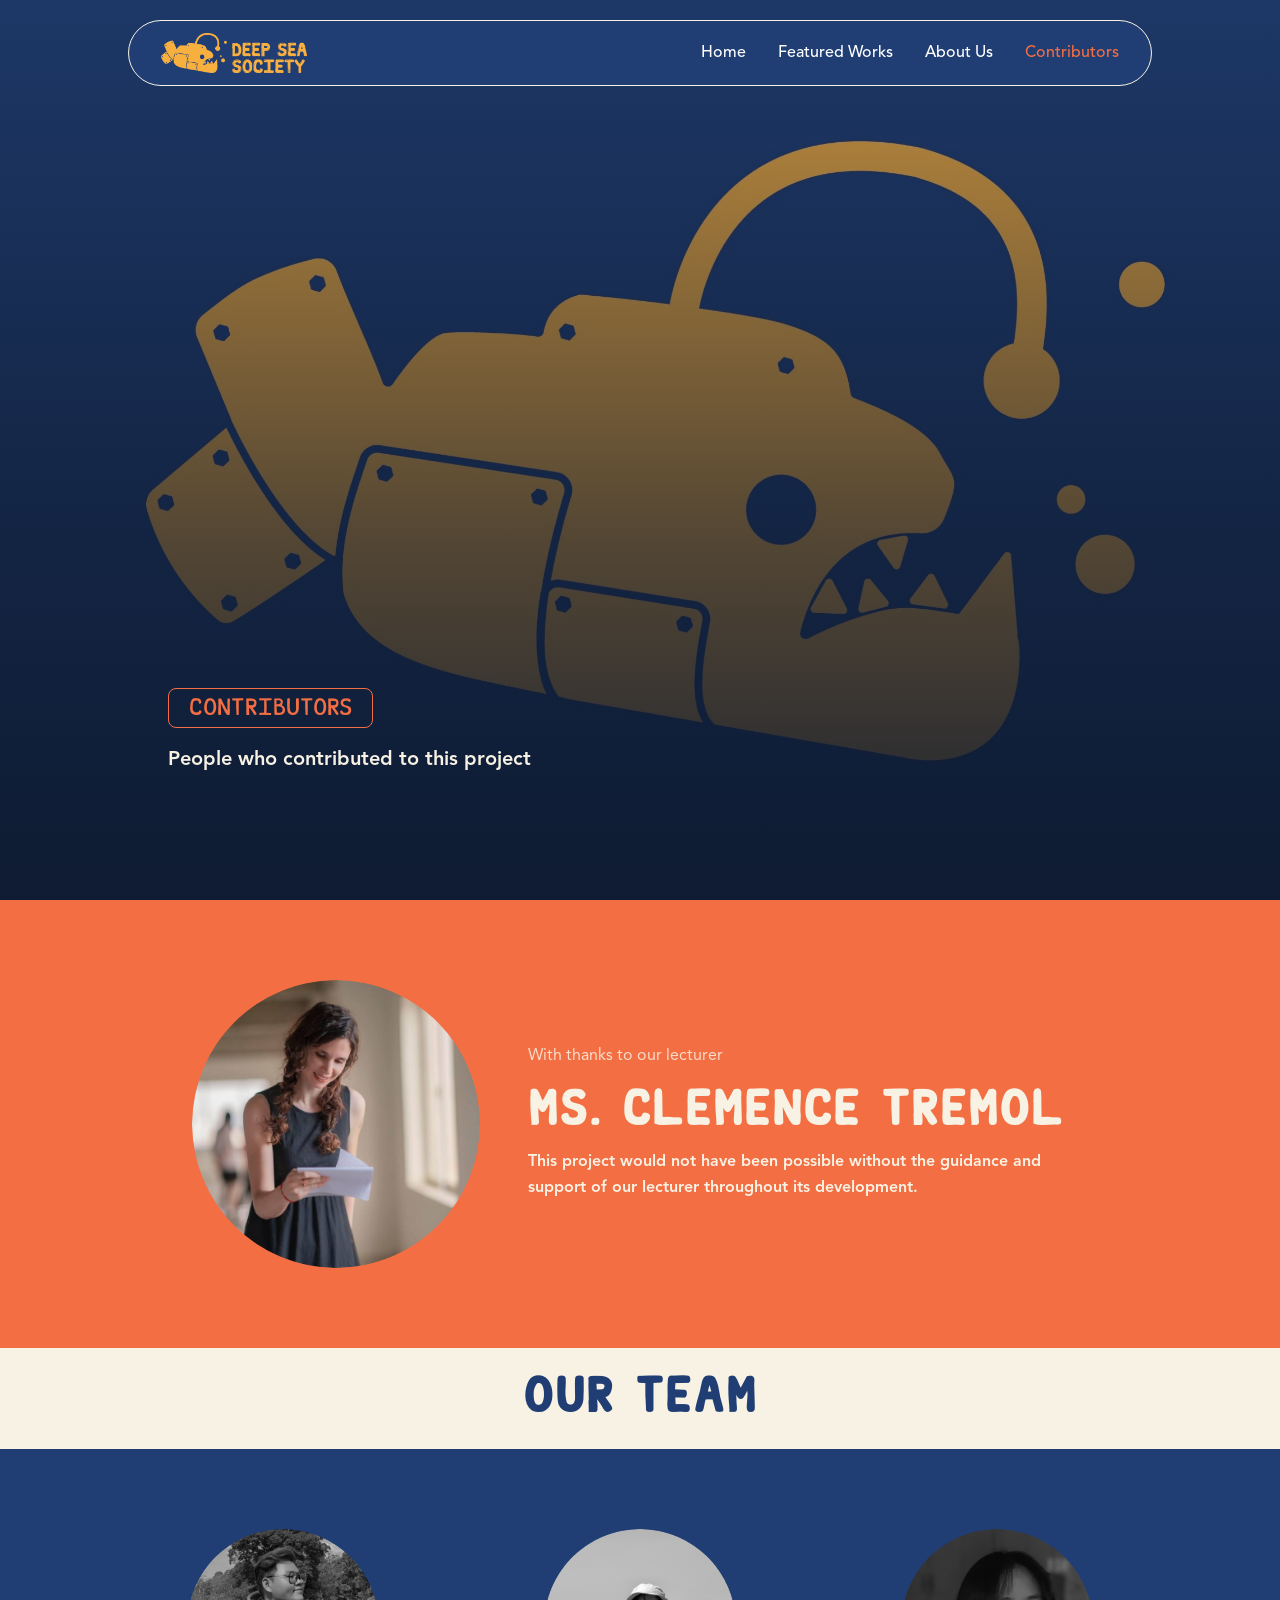
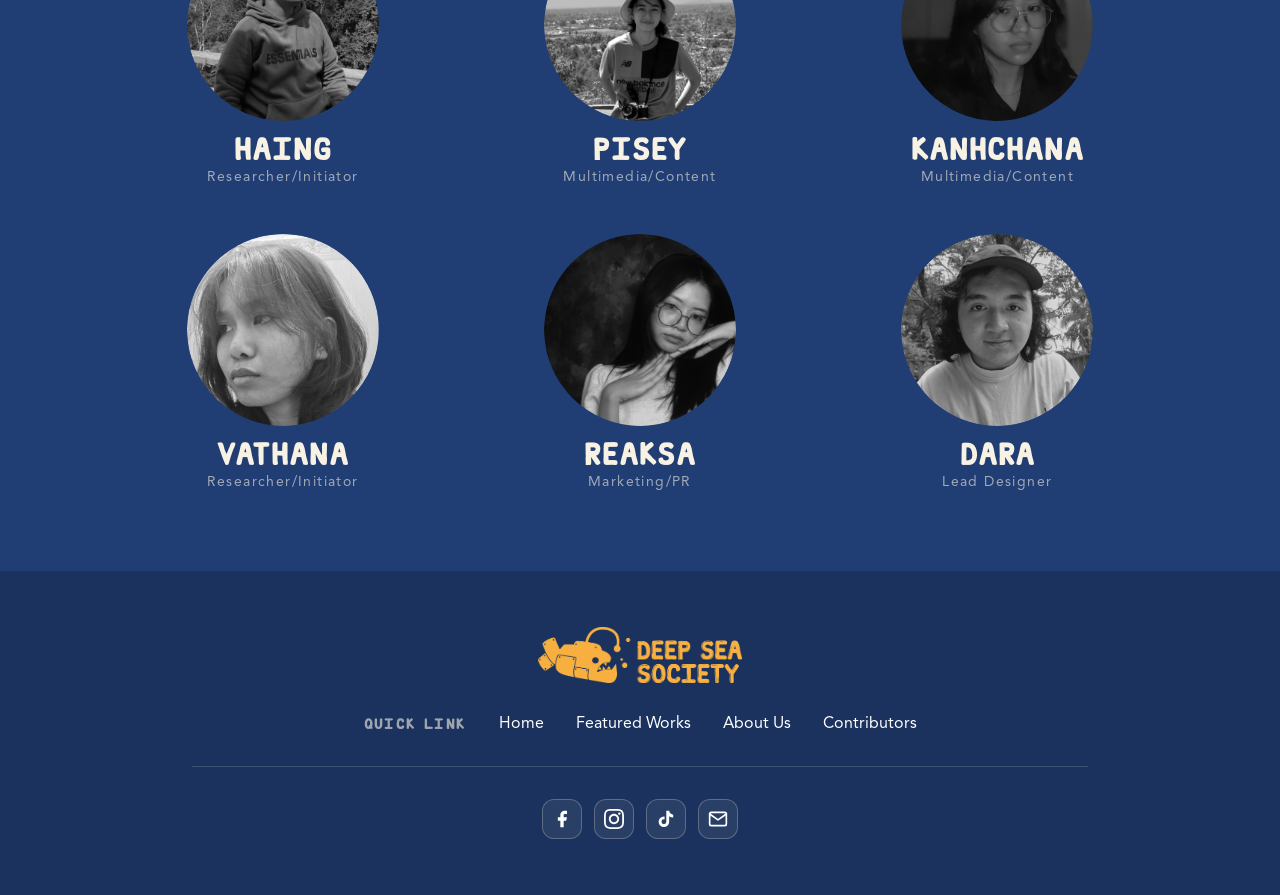
==== contributors.html @ 9a3e505c "first commit" ====
<!DOCTYPE html>
<html lang="en">
<head>
<meta charset="UTF-8" />
<meta name="viewport" content="width=device-width, initial-scale=1.0" />
<title>Contributors — Deep Sea Society</title>
<meta name="description" content="Deep Sea Society: observing the co-existence of marine and human life." />
<link rel="stylesheet" href="style.css" />
</head>
<body>

<div class="page-body">

  <header class="navbar">
    <nav class="navbar__inner">
      <a href="index.html" class="navbar__logo">
        <img src="assets/logo.png" alt="Deep Sea Society" />
      </a>
      <div class="navbar__links">
        <a href="index.html" class="navbar__link">Home</a>
        <a href="featured-works.html" class="navbar__link">Featured Works</a>
        <a href="about.html" class="navbar__link">About Us</a>
        <a href="contributors.html" class="navbar__link navbar__link--active">Contributors</a>
        </div>
      <button id="hamburger-btn" class="navbar__hamburger" onclick="toggleMobileMenu()" aria-label="Toggle menu">
        <svg class="icon-menu" xmlns="http://www.w3.org/2000/svg" width="22" height="22" viewBox="0 0 24 24" fill="none" stroke="currentColor" stroke-width="2" stroke-linecap="round" stroke-linejoin="round"><line x1="4" y1="12" x2="20" y2="12"/><line x1="4" y1="6" x2="20" y2="6"/><line x1="4" y1="18" x2="20" y2="18"/></svg>
        <svg class="icon-close" xmlns="http://www.w3.org/2000/svg" width="22" height="22" viewBox="0 0 24 24" fill="none" stroke="currentColor" stroke-width="2" stroke-linecap="round" stroke-linejoin="round"><line x1="18" y1="6" x2="6" y2="18"/><line x1="6" y1="6" x2="18" y2="18"/></svg>
      </button>
    </nav>
    <div id="mobile-menu" class="mobile-menu">
      <a href="index.html" class="mobile-menu__link">Home</a>
      <a href="featured-works.html" class="mobile-menu__link">Featured Works</a>
      <a href="about.html" class="mobile-menu__link">About Us</a>
      <a href="contributors.html" class="mobile-menu__link mobile-menu__link--active">Contributors</a>
      </div>
  </header>

<main>
      <section class="hero">
        <img src="assets/contributors-hero.png" alt="Contributors" class="hero__image" />
        <div class="hero__overlay"></div>
        <div class="hero__content">
          <div class="hero__inner">
            <div class="hero__badge">Contributors</div>
            <p class="hero__text">People who contributed to this project</p>
          </div>
        </div>
      </section>

      <section class="section section--coral">
        <div class="container lecturer-section">
          <div class="lecturer-section__photo">
            <img src="assets/lecturer.png" alt="Lecturer" />
          </div>
          <div class="lecturer-section__text">
            <p class="lecturer-section__eyebrow">With thanks to our lecturer</p><br>
            <h2 class="lecturer-section__name">MS. CLemence Tremol</h2>
            <p class="lecturer-section__body">This project would not have been possible without the guidance and support of our lecturer throughout its development.</p>
          </div>
        </div>
      </section>

      <section class="section section--cream text-center" style="padding-top:1.75rem; padding-bottom:1.75rem;">
        <div class="container--narrow-inner">
          <h2 class="team-heading">OUR TEAM</h2>
        </div>
      </section>

      <section class="section section--navy">
        <div class="team-grid">
          <div class="team-member">
            <div class="team-member__photo"><img src="assets/member1.png" alt="Haing" /></div>
            <div><h3 class="team-member__name">HAING</h3><p class="team-member__role">Researcher/Initiator</p></div>
          </div>
          
          <div class="team-member">
            <div class="team-member__photo"><img src="assets/member2.png" alt="Pisey" /></div>
            <div><h3 class="team-member__name">PISEY</h3><p class="team-member__role">Multimedia/Content</p></div>
          </div>
          <div class="team-member">
            <div class="team-member__photo"><img src="assets/member3.png" alt="Kanhchana" /></div>
            <div><h3 class="team-member__name">KANHCHANA</h3><p class="team-member__role">Multimedia/Content</p></div>
          </div>
          <div class="team-member">
            <div class="team-member__photo"><img src="assets/member4.png" alt="Vathana" /></div>
            <div><h3 class="team-member__name">VATHANA</h3><p class="team-member__role">Researcher/Initiator</p></div>
          </div>
          <div class="team-member">
            <div class="team-member__photo"><img src="assets/member5.png" alt="Reaksa" /></div>
            <div><h3 class="team-member__name">REAKSA</h3><p class="team-member__role">Marketing/PR</p></div>
          </div>
          <div class="team-member">
            <div class="team-member__photo"><img src="assets/member6.png" alt="Dara" /></div>
            <div><h3 class="team-member__name">DARA</h3><p class="team-member__role">Lead Designer</p></div>
          </div>
        </div>
      </section>
    </main>

  <footer class="site-footer">
    <div class="site-footer__inner">
      <a href="index.html" class="site-footer__logo">
        <img src="assets/logo.png" alt="Deep Sea Society" />
      </a>
      <div class="site-footer__links">
        <span class="site-footer__label">Quick Link</span>
        <a href="index.html" class="site-footer__link">Home</a>
        <a href="featured-works.html" class="site-footer__link">Featured Works</a>
        <a href="about.html" class="site-footer__link">About Us</a>
        <a href="contributors.html" class="site-footer__link">Contributors</a>
      </div>
      <div class="site-footer__divider"></div>
      <div class="site-footer__social-row">
        <div class="site-footer__social-icons">
          <a href="https://web.facebook.com/people/Deep-Sea-Society/61587917093659/" target="_blank" rel="noopener noreferrer" aria-label="Facebook" class="social-icon">
            <svg viewBox="0 0 24 24" fill="currentColor"><path d="M18 2h-3a5 5 0 0 0-5 5v3H7v4h3v8h4v-8h3l1-4h-4V7a1 1 0 0 1 1-1h3z"/></svg>
          </a>
          <a href="https://www.instagram.com/deepsea.society/" target="_blank" rel="noopener noreferrer" aria-label="Instagram" class="social-icon">
            <svg viewBox="0 0 24 24" fill="currentColor"><path d="M12 2.163c3.204 0 3.584.012 4.85.07 3.252.148 4.771 1.691 4.919 4.919.058 1.265.069 1.645.069 4.849 0 3.205-.012 3.584-.069 4.849-.149 3.225-1.664 4.771-4.919 4.919-1.266.058-1.644.07-4.85.07-3.204 0-3.584-.012-4.849-.07-3.26-.149-4.771-1.699-4.919-4.92-.058-1.265-.07-1.644-.07-4.849 0-3.204.013-3.583.07-4.849.149-3.227 1.664-4.771 4.919-4.919 1.266-.057 1.645-.069 4.849-.069zm0-2.163c-3.259 0-3.667.014-4.947.072-4.358.2-6.78 2.618-6.98 6.98-.059 1.281-.073 1.689-.073 4.948 0 3.259.014 3.668.072 4.948.2 4.358 2.618 6.78 6.98 6.98 1.281.058 1.689.072 4.948.072 3.259 0 3.668-.014 4.948-.072 4.354-.2 6.782-2.618 6.979-6.98.059-1.28.073-1.689.073-4.948 0-3.259-.014-3.667-.072-4.947-.196-4.354-2.617-6.78-6.979-6.98-1.281-.059-1.69-.073-4.949-.073zm0 5.838c-3.403 0-6.162 2.759-6.162 6.162s2.759 6.163 6.162 6.163 6.162-2.759 6.162-6.163c0-3.403-2.759-6.162-6.162-6.162zm0 10.162c-2.209 0-4-1.79-4-4 0-2.209 1.791-4 4-4s4 1.791 4 4c0 2.21-1.791 4-4 4zm6.406-11.845c-.796 0-1.441.645-1.441 1.44s.645 1.44 1.441 1.44c.795 0 1.439-.645 1.439-1.44s-.644-1.44-1.439-1.44z"/></svg>
          </a>
          <a href="https://www.tiktok.com/@deepsea.exh" target="_blank" rel="noopener noreferrer" aria-label="TikTok" class="social-icon">
            <svg viewBox="0 0 24 24" fill="currentColor"><path d="M19.59 6.69a4.83 4.83 0 0 1-3.77-4.25V2h-3.45v13.67a2.89 2.89 0 0 1-2.88 2.5 2.89 2.89 0 0 1-2.89-2.89 2.89 2.89 0 0 1 2.89-2.89c.28 0 .54.04.79.1V9.01a6.33 6.33 0 0 0-.79-.05 6.34 6.34 0 0 0-6.34 6.34 6.34 6.34 0 0 0 6.34 6.34 6.34 6.34 0 0 0 6.33-6.34V8.69a8.27 8.27 0 0 0 4.84 1.56V6.8a4.85 4.85 0 0 1-1.07-.11z"/></svg>
          </a>
          <a href="mailto:deepseasociety14@gmail.com" aria-label="Email" class="social-icon">
            <svg xmlns="http://www.w3.org/2000/svg" width="17" height="17" viewBox="0 0 24 24" fill="none" stroke="currentColor" stroke-width="2" stroke-linecap="round" stroke-linejoin="round"><path d="M4 4h16c1.1 0 2 .9 2 2v12c0 1.1-.9 2-2 2H4c-1.1 0-2-.9-2-2V6c0-1.1.9-2 2-2z"/><polyline points="22,6 12,13 2,6"/></svg>
          </a>
        </div>
      </div>
    </div>
  </footer>

</div>

<script src="script.js"></script>
</body>
</html>
---- style.css ----
/*Local fonts: Rocky (headings) + Avenir LT Pro (body) */
@font-face {
  font-family: 'Rocky';
  src: url('fonts/rocky/Rocky.woff2') format('woff2'),
       url('fonts/rocky/Rocky.woff') format('woff');
  font-weight: 400;
  font-style: normal;
  font-display: swap;
}
@font-face {
  font-family: 'Rocky';
  src: url('fonts/rocky/Rocky-Bold.woff2') format('woff2'),
       url('fonts/rocky/Rocky-Bold.woff') format('woff');
  font-weight: 700;
  font-style: normal;
  font-display: swap;
}
@font-face {
  font-family: 'Rocky Fanciful';
  src: url('fonts/rocky/Rocky-FancifulBold.woff2') format('woff2'),
       url('fonts/rocky/Rocky-FancifulBold.woff') format('woff');
  font-weight: 700;
  font-style: normal;
  font-display: swap;
}
@font-face {
  font-family: 'Avenir LT Pro';
  src: url('fonts/avenir/AvenirLTProRoman.woff2') format('woff2'),
       url('fonts/avenir/AvenirLTProRoman.woff') format('woff');
  font-weight: 400;
  font-style: normal;
  font-display: swap;
}
@font-face {
  font-family: 'Avenir LT Pro';
  src: url('fonts/avenir/AvenirLTProOblique.woff2') format('woff2'),
       url('fonts/avenir/AvenirLTProOblique.woff') format('woff');
  font-weight: 400;
  font-style: italic;
  font-display: swap;
}
@font-face {
  font-family: 'Avenir LT Pro';
  src: url('fonts/avenir/AvenirLTProMedium.woff2') format('woff2'),
       url('fonts/avenir/AvenirLTProMedium.woff') format('woff');
  font-weight: 500;
  font-style: normal;
  font-display: swap;
}
@font-face {
  font-family: 'Avenir LT Pro';
  src: url('fonts/avenir/AvenirLTProHeavy.woff2') format('woff2'),
       url('fonts/avenir/AvenirLTProHeavy.woff') format('woff');
  font-weight: 700;
  font-style: normal;
  font-display: swap;
}

/* Design tokens */
:root {
  --navy: #203e74;
  --dark-navy: #1a325d;
  --coral: #f36e43;
  --cream: #f8f2e4;
  --off-white: #ebe6e6;

  --font-heading: 'Rocky', serif;
  --font-body: 'Avenir LT Pro', sans-serif;

  --hero-overlay: linear-gradient(to top, rgba(13,25,46,0.95) 0%, rgba(13,25,46,0.7) 40%, rgba(13,25,46,0.2) 100%);
}

/* Reset & base */
* {
  box-sizing: border-box;
}
html {
  scroll-behavior: smooth;
}
body {
  margin: 0;
  font-family: var(--font-body);
  background-color: var(--navy);
}
img {
  max-width: 100%;
  display: block;
}
a {
  text-decoration: none;
}
button {
  font: inherit;
  border: none;
  background: none;
  cursor: pointer;
  padding: 0;
}

.page-body {
  min-height: 100vh;
  width: 100%;
  display: flex;
  flex-direction: column;
  background-color: var(--navy);
}

/* Simple page router: only the active page is shown (single-page version only) */
.page {
  display: none;
}
.page.active {
  display: block;
}

/* Buttons */
.btn-cta {
  display: inline-block;
  padding: 0.75rem 1.5rem;
  border-radius: 1rem;
  font-size: 1rem;
  font-weight: 500;
  background-color: var(--coral);
  color: var(--cream);
  transition: filter 0.2s ease, transform 0.2s ease;
  cursor: pointer;
}
.btn-cta:hover {
  filter: brightness(1.1);
  transform: scale(1.05);
}
.btn-cta:active {
  transform: scale(0.95);
}
@media (min-width: 640px) {
  .btn-cta { padding: 0.75rem 2rem; font-size: 1.125rem; }
}

/*Navbar*/
.navbar {
  position: fixed;
  top: 0; left: 0; right: 0;
  z-index: 50;
  display: flex;
  justify-content: center;
  padding: 0.75rem 0.75rem 0.5rem;
}
@media (min-width: 640px) {
  .navbar { padding: 1.25rem 1rem 0.5rem; }
}
.navbar__inner {
  width: 100%;
  max-width: 64rem;
  display: flex;
  align-items: center;
  justify-content: space-between;
  padding: 0.625rem 1rem;
  border-radius: 9999px;
  border: 1px solid var(--cream);
  background-color: var(--navy);
}
@media (min-width: 640px) {
  .navbar__inner { padding: 0.75rem 1.5rem; }
}
@media (min-width: 768px) {
  .navbar__inner { padding: 0.75rem 2rem; }
}
.navbar__logo {
  flex-shrink: 0;
}
.navbar__logo img {
  height: 1.75rem;
  width: auto;
  object-fit: contain;
}
@media (min-width: 640px) {
  .navbar__logo img { height: 2.25rem; }
}
@media (min-width: 768px) {
  .navbar__logo img { height: 2.5rem; }
}
.navbar__links {
  display: none;
  align-items: center;
  gap: 1.25rem;
}
@media (min-width: 768px) {
  .navbar__links { display: flex; }
}
@media (min-width: 1024px) {
  .navbar__links { gap: 2rem; }
}
.navbar__link {
  font-size: 0.875rem;
  font-weight: 500;
  color: white;
  transition: opacity 0.2s ease, transform 0.2s ease;
}
.navbar__link:hover {
  opacity: 0.9;
  transform: scale(1.1);
}
.navbar__link--active {
  color: var(--coral);
}
@media (min-width: 1024px) {
  .navbar__link { font-size: 1rem; }
}
.navbar__hamburger {
  color: white;
  padding: 0.25rem;
}
.navbar__hamburger .icon-close {
  display: none;
}
.navbar__hamburger.open .icon-menu {
  display: none;
}
.navbar__hamburger.open .icon-close {
  display: block;
}
@media (min-width: 768px) {
  .navbar__hamburger { display: none; }
}

.mobile-menu {
  display: none;
  position: absolute;
  top: 100%;
  left: 0.75rem;
  right: 0.75rem;
  margin-top: 0.375rem;
  border-radius: 1rem;
  border: 1px solid var(--cream);
  background-color: var(--navy);
  overflow: hidden;
}
.mobile-menu.open {
  display: block;
}
@media (min-width: 768px) {
  .mobile-menu { display: none !important; }
}
.mobile-menu__link {
  display: block;
  width: 100%;
  text-align: left;
  padding: 0.875rem 1.25rem;
  font-size: 0.875rem;
  font-weight: 500;
  color: white;
  border-bottom: 1px solid rgba(248,242,228,0.15);
  transition: opacity 0.2s ease;
}
.mobile-menu__link:last-child {
  border-bottom: none;
}
.mobile-menu__link:hover {
  opacity: 0.75;
}
.mobile-menu__link--active {
  color: var(--coral);
}

/*Hero section (every page)*/
.hero {
  position: relative;
  width: 100%;
  min-height: 75vw;
  display: flex;
  align-items: flex-end;
  overflow: hidden;
}
@media (min-width: 640px) {
  .hero { min-height: 65vh; }
}
@media (min-width: 768px) {
  .hero { min-height: 100vh; }
}
.hero__image {
  position: absolute;
  inset: 0;
  width: 100%;
  height: 100%;
  object-fit: cover;
  object-position: center;
}
.hero__overlay {
  position: absolute;
  inset: 0;
  background: var(--hero-overlay);
}
.hero__content {
  position: relative;
  z-index: 10;
  width: 100%;
  max-width: 64rem;
  margin: 0 auto;
  padding: 0 1.25rem 2.5rem;
}
@media (min-width: 640px) {
  .hero__content { padding: 0 2rem 4rem; }
}
@media (min-width: 768px) {
  .hero__content { padding: 0 2.5rem 6rem; }
}
.hero__inner {
  max-width: 32rem;
}
@media (min-width: 640px) {
  .hero__inner { max-width: 36rem; }
}
.hero__title {
  font-family: var(--font-heading);
  font-weight: 700;
  font-size: 2.25rem;
  margin: 0 0 1rem;
  line-height: 1.2;
  color: var(--cream);
}
@media (min-width: 640px) { .hero__title { font-size: 3rem; } }
@media (min-width: 768px) { .hero__title { font-size: 3.75rem; } }
@media (min-width: 1024px) { .hero__title { font-size: 4.5rem; } }

.hero__text {
  font-size: 0.875rem;
  line-height: 1.6;
  margin: 0 0 1.75rem;
  color: var(--cream);
  font-weight: 700;
}
@media (min-width: 640px) { .hero__text { font-size: 1rem; } }
@media (min-width: 768px) { .hero__text { font-size: 1.125rem; } }
@media (min-width: 1024px) { .hero__text { font-size: 1.25rem; } }

.hero__badge {
  display: inline-block;
  font-family: var(--font-heading);
  padding: 0.375rem 1rem;
  border-radius: 0.5rem;
  border: 1px solid var(--coral);
  color: var(--coral);
  margin-bottom: 1rem;
  font-size: 1.25rem;
}
@media (min-width: 640px) {
  .hero__badge { padding: 0.5rem 1.25rem; font-size: 1.5rem; }
}

/*section wrapper*/
.section {
  width: 100%;
  padding: 3rem 1.25rem;
}
@media (min-width: 640px) { .section { padding: 4rem 2rem; } }
@media (min-width: 1024px) { .section { padding: 5rem 2rem; } }

.section--cream    { background-color: var(--cream); }
.section--navy     { background-color: var(--navy); }
.section--dark-navy{ background-color: var(--dark-navy); }
.section--coral    { background-color: var(--coral); }

.container {
  max-width: 56rem;
  margin: 0 auto;
}
.container--wide {
  max-width: 72rem;
  margin: 0 auto;
}
.container--narrow-inner {
  max-width: 64rem;
  margin: 0 auto;
}

.heading-lg {
  font-family: var(--font-heading);
  font-weight: 700;
  font-size: 1.5rem;
  line-height: 1.35;
  margin: 0 0 1.25rem;
}
@media (min-width: 640px) { .heading-lg { font-size: 1.875rem; margin-bottom: 1.5rem; } }
@media (min-width: 768px) { .heading-lg { font-size: 2.25rem; } }
@media (min-width: 1024px) { .heading-lg { font-size: 3rem; } }

.body-text {
  font-size: 1rem;
  line-height: 1.6;
  font-weight: 700;
  margin: 0 0 1.75rem;
}
@media (min-width: 640px) { .body-text { font-size: 1.125rem; margin-bottom: 2rem; } }
@media (min-width: 768px) { .body-text { font-size: 1.25rem; } }

.text-center { text-align: center; }

/*Home page*/
.quote-banner {
  width: 100%;
  padding: 3.5rem 1.25rem;
  background-color: var(--coral);
}
@media (min-width: 640px) { .quote-banner { padding: 5rem 2rem; } }

.quote-banner__text {
  font-family: var(--font-heading);
  color: var(--cream);
  font-size: 1.25rem;
  line-height: 1.6;
  margin: 0 0 1rem;
}
@media (min-width: 640px) { .quote-banner__text { font-size: 1.5rem; } }
@media (min-width: 768px) { .quote-banner__text { font-size: 1.875rem; } }
@media (min-width: 1024px) { .quote-banner__text { font-size: 2.25rem; } }

.quote-banner__attribution {
  font-family: var(--font-body);
  color: var(--cream);
  font-size: 1rem;
}
@media (min-width: 640px) { .quote-banner__attribution { font-size: 1.125rem; } }
@media (min-width: 768px) { .quote-banner__attribution { font-size: 1.25rem; } }

/*About Page*/
.purpose-section {
  position: relative;
  width: 100%;
  overflow: hidden;
}
.purpose-section__bg-wrap {
  position: absolute;
  inset: 0;
}
.purpose-section__bg-wrap img {
  width: 100%;
  height: 100%;
  object-fit: cover;
}
.purpose-section__scrim {
  position: absolute;
  inset: 0;
  background-color: rgba(13,25,46,0.55);
}
.purpose-section__content {
  position: relative;
  z-index: 10;
  width: 100%;
  padding: 3rem 1.25rem;
}
@media (min-width: 640px) { .purpose-section__content { padding: 4rem 2rem; } }
@media (min-width: 1024px) { .purpose-section__content { padding: 5rem 2rem; } }

.purpose-grid {
  max-width: 64rem;
  margin: 0 auto;
  display: grid;
  grid-template-columns: 1fr;
  gap: 1.25rem;
}
@media (min-width: 768px) {
  .purpose-grid { grid-template-columns: 1fr 1fr; gap: 1.5rem; }
}

.purpose-card {
  border-radius: 1rem;
  padding: 1.5rem;
  background-color: rgba(243,110,67,0.6);
  backdrop-filter: blur(6px);
}
@media (min-width: 640px) { .purpose-card { padding: 2rem; } }
@media (min-width: 768px) { .purpose-card { padding: 2.5rem; } }

.purpose-card__title {
  font-family: var(--font-heading);
  font-weight: 700;
  color: var(--cream);
  font-size: 1.5rem;
  margin: 0 0 0.75rem;
}
@media (min-width: 640px) { .purpose-card__title { font-size: 1.875rem; margin-bottom: 1rem; } }
@media (min-width: 768px) { .purpose-card__title { font-size: 2.25rem; } }

.purpose-card__text {
  color: var(--cream);
  font-weight: 700;
  font-size: 0.875rem;
  line-height: 1.6;
  margin: 0;
}
@media (min-width: 640px) { .purpose-card__text { font-size: 1rem; } }
@media (min-width: 768px) { .purpose-card__text { font-size: 1.125rem; } }

/*Featured Works page*/
.welcome-banner {
  width: 100%;
  padding: 2.5rem 1.25rem;
  background-color: var(--coral);
}
@media (min-width: 640px) { .welcome-banner { padding: 3rem 2rem; } }
@media (min-width: 768px) { .welcome-banner { padding: 3.5rem 2rem; } }

.welcome-banner__text {
  font-family: var(--font-heading);
  color: var(--cream);
  font-size: 1rem;
  line-height: 1.6;
  margin: 0;
}
@media (min-width: 640px) { .welcome-banner__text { font-size: 1.125rem; } }
@media (min-width: 768px) { .welcome-banner__text { font-size: 1.25rem; } }
@media (min-width: 1024px) { .welcome-banner__text { font-size: 1.5rem; } }

.exhibition-intro {
  display: flex;
  flex-direction: column;
  gap: 2rem;
  align-items: flex-start;
  margin-bottom: 2.5rem;
}
@media (min-width: 1024px) {
  .exhibition-intro { flex-direction: row; gap: 3rem; margin-bottom: 3rem; }
}
.exhibition-intro__text {
  flex: 1;
}
.exhibition-intro__image {
  width: 100%;
  border-radius: 1rem;
  overflow: hidden;
  aspect-ratio: 4 / 3;
}
@media (min-width: 1024px) {
  .exhibition-intro__image { width: 45%; }
}

.card-grid {
  display: grid;
  grid-template-columns: 1fr;
  gap: 1.25rem;
}
@media (min-width: 640px) {
  .card-grid { grid-template-columns: 1fr 1fr; gap: 1.5rem; }
}

.card {
  border-radius: 0.75rem;
  padding: 1.25rem;
  border: 0.5px solid var(--navy);
  background-color: var(--off-white);
  transition: transform 0.25s ease, box-shadow 0.25s ease;
}
.card:hover {
  transform: translateY(-4px);
  box-shadow: 0 12px 28px rgba(0,0,0,0.18);
}
@media (min-width: 640px) { .card { padding: 1.5rem; } }

.card--dark {
  border-color: rgba(235,230,230,0.3);
  background-color: var(--dark-navy);
}

.card--centered {
  display: flex;
  flex-direction: column;
  justify-content: center;
  min-height: 10rem;
}

.card__title {
  font-family: var(--font-heading);
  color: var(--coral);
  font-size: 1.25rem;
  margin: 0 0 0.5rem;
}
@media (min-width: 640px) { .card__title { font-size: 1.5rem; } }
@media (min-width: 768px) { .card__title { font-size: 1.875rem; } }

.card__text {
  color: var(--navy);
  font-size: 0.875rem;
  margin: 0 0 1rem;
}
@media (min-width: 640px) { .card__text { font-size: 1rem; } }

.card--dark .card__title { color: var(--coral); }
.card--dark .card__text { color: var(--cream); opacity: 0.75; }

.showcase-grid {
  display: grid;
  grid-template-columns: 1fr 1fr;
  gap: 0.5rem;
}
@media (min-width: 640px) {
  .showcase-grid { grid-template-columns: repeat(4, 1fr); }
}
.showcase-grid .hover-zoom-wrap {
  aspect-ratio: 1 / 1;
  border-radius: 0.5rem;
}

.doc-intro {
  display: flex;
  flex-direction: column;
  gap: 2rem;
  align-items: flex-start;
  margin-bottom: 2.5rem;
}
@media (min-width: 1024px) {
  .doc-intro { flex-direction: row; gap: 3rem; margin-bottom: 3rem; }
}
.doc-intro__image {
  width: 100%;
  border-radius: 1rem;
  overflow: hidden;
}
@media (min-width: 1024px) {
  .doc-intro__image { width: 40%; }
}
.doc-intro__text {
  flex: 1;
  display: flex;
  flex-direction: column;
  justify-content: center;
}
.doc-intro__title {
  font-family: var(--font-heading);
  font-weight: 700;
  color: var(--cream);
  font-size: 1.5rem;
  margin: 0 0 0.75rem;
}
@media (min-width: 640px) { .doc-intro__title { font-size: 1.875rem; } }
@media (min-width: 768px) { .doc-intro__title { font-size: 2.25rem; } }
@media (min-width: 1024px) { .doc-intro__title { font-size: 3rem; } }

.doc-intro__subtitle {
  font-family: var(--font-heading);
  font-weight: 700;
  color: var(--coral);
  font-size: 1.125rem;
  margin: 0 0 0.75rem;
}
@media (min-width: 640px) { .doc-intro__subtitle { font-size: 1.25rem; } }
@media (min-width: 768px) { .doc-intro__subtitle { font-size: 1.5rem; } }

.doc-intro__body {
  color: var(--cream);
  font-weight: 700;
  font-size: 0.875rem;
  line-height: 1.6;
  margin: 0;
}
@media (min-width: 640px) { .doc-intro__body { font-size: 1rem; } }
@media (min-width: 768px) { .doc-intro__body { font-size: 1.125rem; } }

.video-card__link {
  display: block;
  position: relative;
  border-radius: 0.5rem;
  overflow: hidden;
}
.video-card__link img {
  transition: transform 0.3s ease;
}
.video-card__link:hover img {
  transform: scale(1.08);
}
.video-card__play-overlay {
  position: absolute;
  inset: 0;
  display: flex;
  align-items: center;
  justify-content: center;
  background-color: rgba(0,0,0,0.3);
  transition: background-color 0.3s ease;
}
.video-card__link:hover .video-card__play-overlay {
  background-color: rgba(0,0,0,0.5);
}
.video-card__play-button {
  width: 3.5rem;
  height: 3.5rem;
  border-radius: 9999px;
  display: flex;
  align-items: center;
  justify-content: center;
  background-color: var(--coral);
  transition: transform 0.3s ease;
}
@media (min-width: 640px) {
  .video-card__play-button { width: 4rem; height: 4rem; }
}
.video-card__link:hover .video-card__play-button {
  transform: scale(1.1);
}
.video-card__play-button svg {
  width: 1.5rem;
  height: 1.5rem;
  margin-left: 0.25rem;
}
@media (min-width: 640px) {
  .video-card__play-button svg { width: 1.75rem; height: 1.75rem; }
}

/*Contributors page*/
.lecturer-section {
  display: flex;
  flex-direction: column;
  align-items: center;
  gap: 1.75rem;
}
@media (min-width: 1024px) {
  .lecturer-section { flex-direction: row; gap: 3rem; }
}
.lecturer-section__photo {
  width: 11rem;
  height: 11rem;
  border-radius: 9999px;
  overflow: hidden;
  flex-shrink: 0;
}
@media (min-width: 640px) { .lecturer-section__photo { width: 14rem; height: 14rem; } }
@media (min-width: 768px) { .lecturer-section__photo { width: 16rem; height: 16rem; } }
@media (min-width: 1024px) { .lecturer-section__photo { width: 18rem; height: 18rem; } }
.lecturer-section__photo img {
  width: 100%;
  height: 100%;
  object-fit: cover;
}
.lecturer-section__text {
  text-align: center;
}
@media (min-width: 1024px) {
  .lecturer-section__text { text-align: left; }
}
.lecturer-section__eyebrow {
  color: var(--cream);
  opacity: 0.85;
  font-size: 0.875rem;
  margin: 0 0 0.25rem;
}
@media (min-width: 640px) { .lecturer-section__eyebrow { font-size: 1rem; } }
.lecturer-section__name {
  font-family: var(--font-heading);
  font-weight: 700;
  color: var(--cream);
  text-transform: uppercase;
  font-size: 1.5rem;
  margin: 0 0 0.75rem;
}
@media (min-width: 640px) { .lecturer-section__name { font-size: 1.875rem; margin-bottom: 1rem; } }
@media (min-width: 768px) { .lecturer-section__name { font-size: 2.25rem; } }
@media (min-width: 1024px) { .lecturer-section__name { font-size: 3rem; } }
.lecturer-section__body {
  color: var(--cream);
  font-weight: 700;
  font-size: 0.875rem;
  line-height: 1.6;
  margin: 0;
}
@media (min-width: 640px) { .lecturer-section__body { font-size: 1rem; } }

.team-heading {
  font-family: var(--font-heading);
  font-weight: 700;
  color: var(--navy);
  font-size: 1.875rem;
  margin: 0;
}
@media (min-width: 640px) { .team-heading { font-size: 2.25rem; } }
@media (min-width: 768px) { .team-heading { font-size: 3rem; } }

.team-grid {
  max-width: 64rem;
  margin: 0 auto;
  display: grid;
  grid-template-columns: 1fr;
  gap: 2rem;
  justify-items: center;
}
@media (min-width: 640px) {
  .team-grid { grid-template-columns: 1fr 1fr; gap: 2.5rem; }
}
@media (min-width: 1024px) {
  .team-grid { grid-template-columns: 1fr 1fr 1fr; gap: 3rem; }
}

.team-member {
  display: flex;
  flex-direction: column;
  align-items: center;
  text-align: center;
  gap: 1rem;
  width: 100%;
  max-width: 260px;
}
.team-member__photo {
  width: 9rem;
  height: 9rem;
  border-radius: 9999px;
  overflow: hidden;
}
@media (min-width: 640px) { .team-member__photo { width: 11rem; height: 11rem; } }
@media (min-width: 768px) { .team-member__photo { width: 13rem; height: 13rem; } }
@media (min-width: 1024px) { .team-member__photo { width: 12rem; height: 12rem; } }
.team-member__photo img {
  width: 100%;
  height: 100%;
  object-fit: cover;
}
.team-member__name {
  font-family: var(--font-heading);
  font-weight: 700;
  color: var(--cream);
  font-size: 1.25rem;
  margin: 0;
}
@media (min-width: 640px) { .team-member__name { font-size: 1.5rem; } }
@media (min-width: 768px) { .team-member__name { font-size: 1.875rem; } }
.team-member__role {
  color: var(--cream);
  opacity: 0.6;
  font-size: 0.75rem;
  text-transform: capitalize;
  letter-spacing: 0.1em;
  margin: 0.25rem 0 0;
}
@media (min-width: 640px) { .team-member__role { font-size: 0.875rem; } }

/*Footer*/
.site-footer {
  width: 100%;
  padding: 2.5rem 1rem;
  background-color: var(--dark-navy);
}
@media (min-width: 768px) { .site-footer { padding: 3.5rem 1.5rem; } }

.site-footer__inner {
  max-width: 56rem;
  margin: 0 auto;
  display: flex;
  flex-direction: column;
  align-items: center;
  gap: 1.75rem;
}
@media (min-width: 768px) { .site-footer__inner { gap: 2rem; } }

.site-footer__logo img {
  height: 2.5rem;
  width: auto;
  object-fit: contain;
  transition: opacity 0.2s ease;
}
.site-footer__logo:hover img { opacity: 0.8; }
@media (min-width: 640px) { .site-footer__logo img { height: 3rem; } }
@media (min-width: 768px) { .site-footer__logo img { height: 3.5rem; } }

.site-footer__links {
  display: flex;
  flex-wrap: wrap;
  justify-content: center;
  align-items: center;
  column-gap: 1.5rem;
  row-gap: 0.5rem;
}
@media (min-width: 768px) { .site-footer__links { column-gap: 2rem; } }

.site-footer__label {
  font-family: var(--font-heading);
  font-weight: 700;
  color: var(--cream);
  opacity: 0.6;
  text-transform: uppercase;
  letter-spacing: 0.1em;
  font-size: 0.875rem;
  width: 100%;
  text-align: center;
}
@media (min-width: 768px) { .site-footer__label { width: auto; } }

.site-footer__link {
  color: white;
  font-size: 0.875rem;
  transition: transform 0.2s ease, opacity 0.2s ease;
}
@media (min-width: 640px) { .site-footer__link { font-size: 1rem; } }
.site-footer__link:hover {
  transform: scale(1.1);
  opacity: 0.9;
}

.site-footer__divider {
  width: 100%;
  height: 1px;
  background-color: rgba(248,242,228,0.15);
}

.site-footer__social-row {
  display: flex;
  flex-direction: column;
  align-items: center;
  gap: 1rem;
}
@media (min-width: 640px) { .site-footer__social-row { flex-direction: row; gap: 1.5rem; } }

.site-footer__social-icons {
  display: flex;
  align-items: center;
  gap: 0.75rem;
}

.social-icon {
  display: flex;
  align-items: center;
  justify-content: center;
  width: 2.5rem;
  height: 2.5rem;
  border-radius: 0.75rem;
  border: 1px solid rgba(248,242,228,0.25);
  background-color: rgba(248,242,228,0.07);
  color: white;
  transition: transform 0.2s ease, filter 0.2s ease;
}
.social-icon:hover {
  transform: scale(1.1);
  filter: brightness(1.1);
}
.social-icon svg {
  width: 1.25rem;
  height: 1.25rem;
}

/*Hover-zoom images (gallery thumbnails)*/
.hover-zoom-wrap {
  position: relative;
  overflow: hidden;
  cursor: zoom-in;
}
.hover-zoom-wrap img {
  width: 100%;
  height: 100%;
  object-fit: cover;
  transition: transform 0.35s ease;
}
.hover-zoom-wrap:hover img {
  transform: scale(1.1);
}
.hover-zoom-overlay {
  position: absolute;
  inset: 0;
  display: flex;
  align-items: center;
  justify-content: center;
  background-color: rgba(32,62,116,0.45);
  opacity: 0;
  transition: opacity 0.3s ease;
}
.hover-zoom-wrap:hover .hover-zoom-overlay {
  opacity: 1;
}

/*Lightbox modal*/
#lightbox-modal {
  display: none;
  position: fixed;
  inset: 0;
  z-index: 100;
  align-items: center;
  justify-content: center;
  background-color: rgba(0,0,0,0.92);
}
#lightbox-modal.open {
  display: flex;
}
.lightbox-close,
.lightbox-arrow {
  position: absolute;
  color: white;
  padding: 0.5rem;
  border-radius: 9999px;
  transition: background-color 0.2s ease;
}
.lightbox-close:hover,
.lightbox-arrow:hover {
  background-color: rgba(255,255,255,0.1);
}
.lightbox-close {
  top: 1rem;
  right: 1rem;
}
.lightbox-arrow--prev {
  left: 0.5rem;
}
@media (min-width: 768px) { .lightbox-arrow--prev { left: 1rem; } }
.lightbox-arrow--next {
  right: 0.5rem;
}
@media (min-width: 768px) { .lightbox-arrow--next { right: 1rem; } }

.lightbox-image-wrap {
  max-width: 90vw;
  max-height: 85vh;
  display: flex;
  align-items: center;
  justify-content: center;
}
.lightbox-image-wrap img {
  max-width: 100%;
  max-height: 85vh;
  object-fit: contain;
  border-radius: 0.5rem;
  box-shadow: 0 25px 50px -12px rgba(0,0,0,0.5);
}

#lightbox-dots {
  position: absolute;
  bottom: 1.25rem;
  display: flex;
  gap: 0.5rem;
}
.lightbox-dot {
  width: 8px;
  height: 8px;
  border-radius: 9999px;
  background-color: rgba(255,255,255,0.35);
  transition: background-color 0.2s ease;
}
.lightbox-dot.active {
  background-color: #ffffff;
}
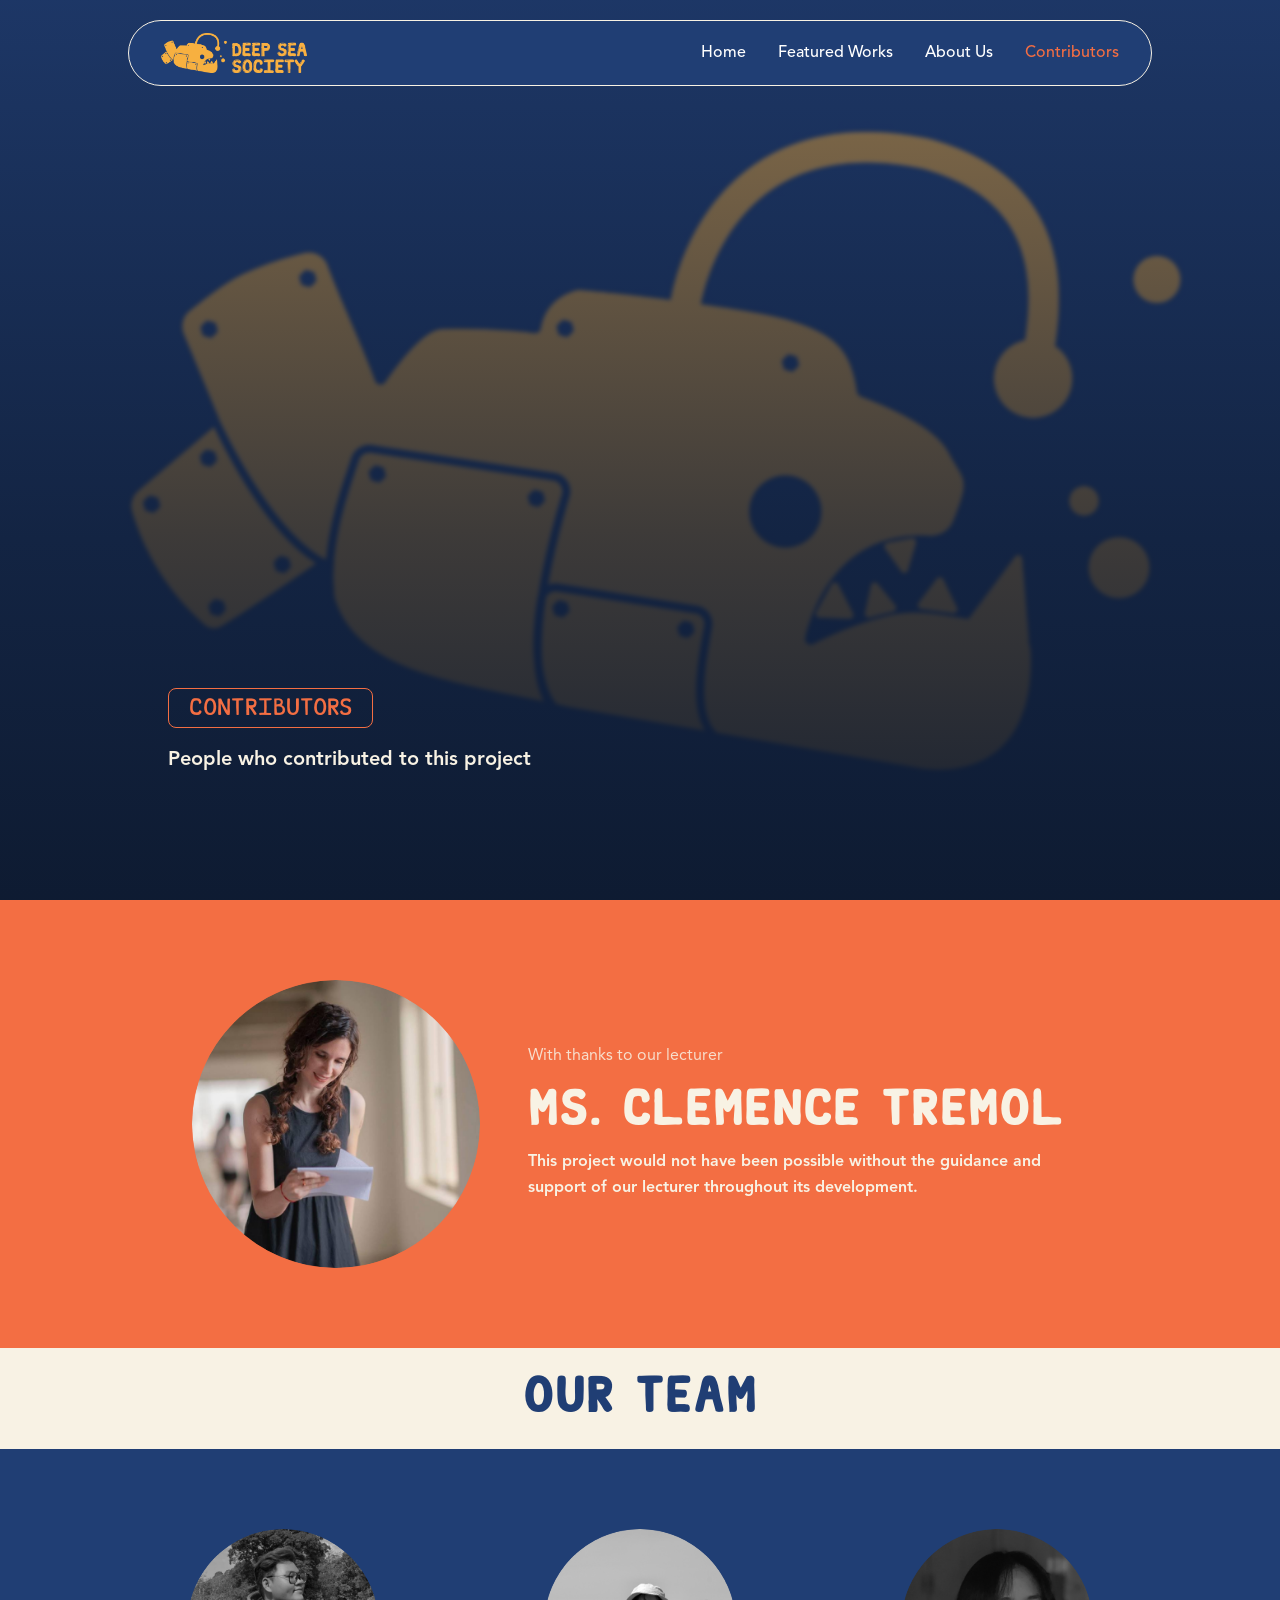
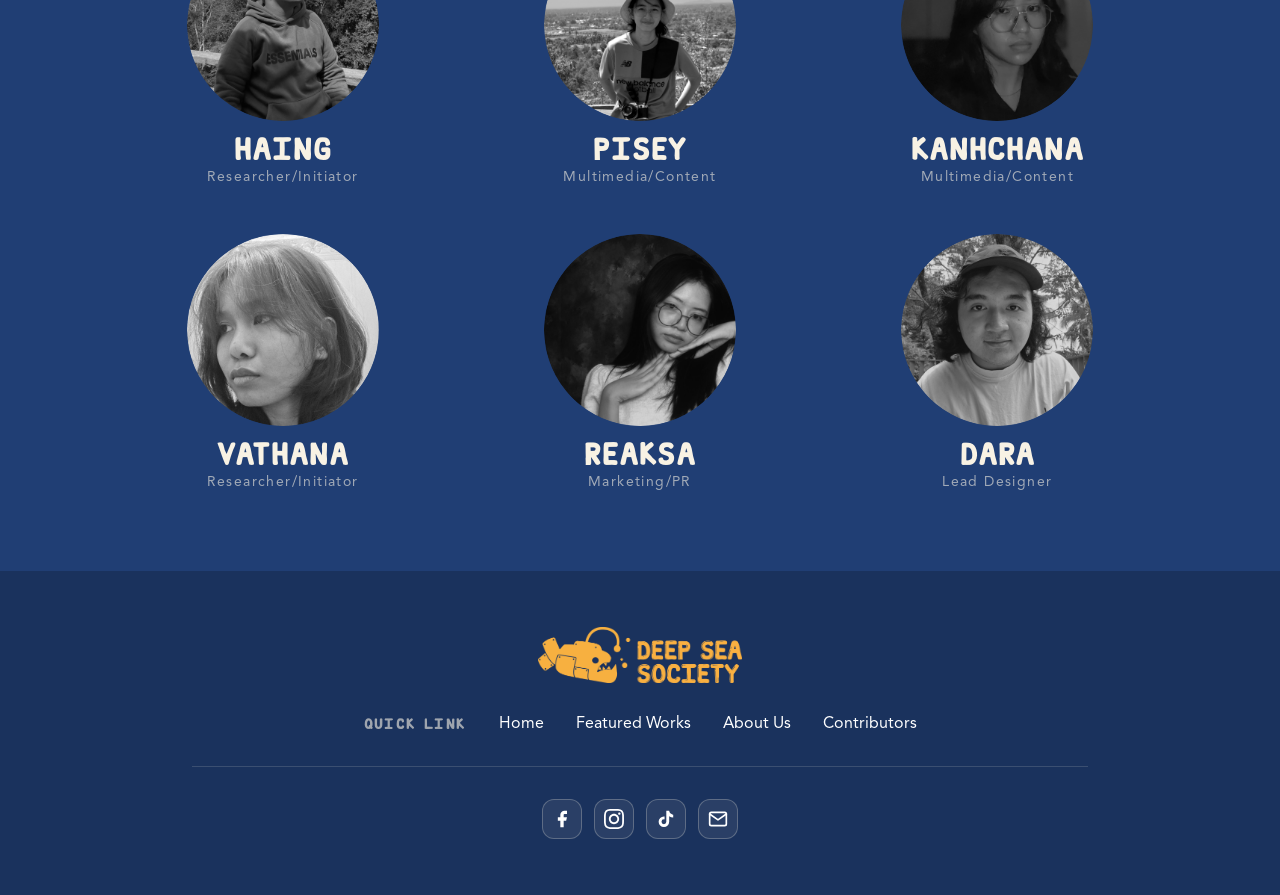
==== commit 5452493b: "made change to overlay, hero-overlay,text" ====
--- a/contributors.html
+++ b/contributors.html
@@ -100,7 +100,7 @@
   <footer class="site-footer">
     <div class="site-footer__inner">
       <a href="index.html" class="site-footer__logo">
-        <img src="assets/logo.png" alt="Deep Sea Society" />
+        <img src="assets/logo.png" alt="Deepseasociety-logo" />
       </a>
       <div class="site-footer__links">
         <span class="site-footer__label">Quick Link</span>
--- a/style.css
+++ b/style.css
@@ -69,7 +69,7 @@
   --font-heading: 'Rocky', serif;
   --font-body: 'Avenir LT Pro', sans-serif;
 
-  --hero-overlay: linear-gradient(to top, rgba(13,25,46,0.95) 0%, rgba(13,25,46,0.7) 40%, rgba(13,25,46,0.2) 100%);
+--hero-overlay: linear-gradient(to top, rgba(13,25,46,0.95) 0%, rgba(13,25,46,0.7) 40%, rgba(13,25,46,0.2) 100%),rgba(32,62,116,0.35);
 }
 
 /* Reset & base */
@@ -107,7 +107,7 @@
   background-color: var(--navy);
 }
 
-/* Simple page router: only the active page is shown (single-page version only) */
+/* Simple page router: only the active page is shown*/
 .page {
   display: none;
 }
@@ -285,6 +285,8 @@
   width: 100%;
   height: 100%;
   object-fit: cover;
+  filter: blur(2px);
+  transform: scale(1.03);
   object-position: center;
 }
 .hero__overlay {
